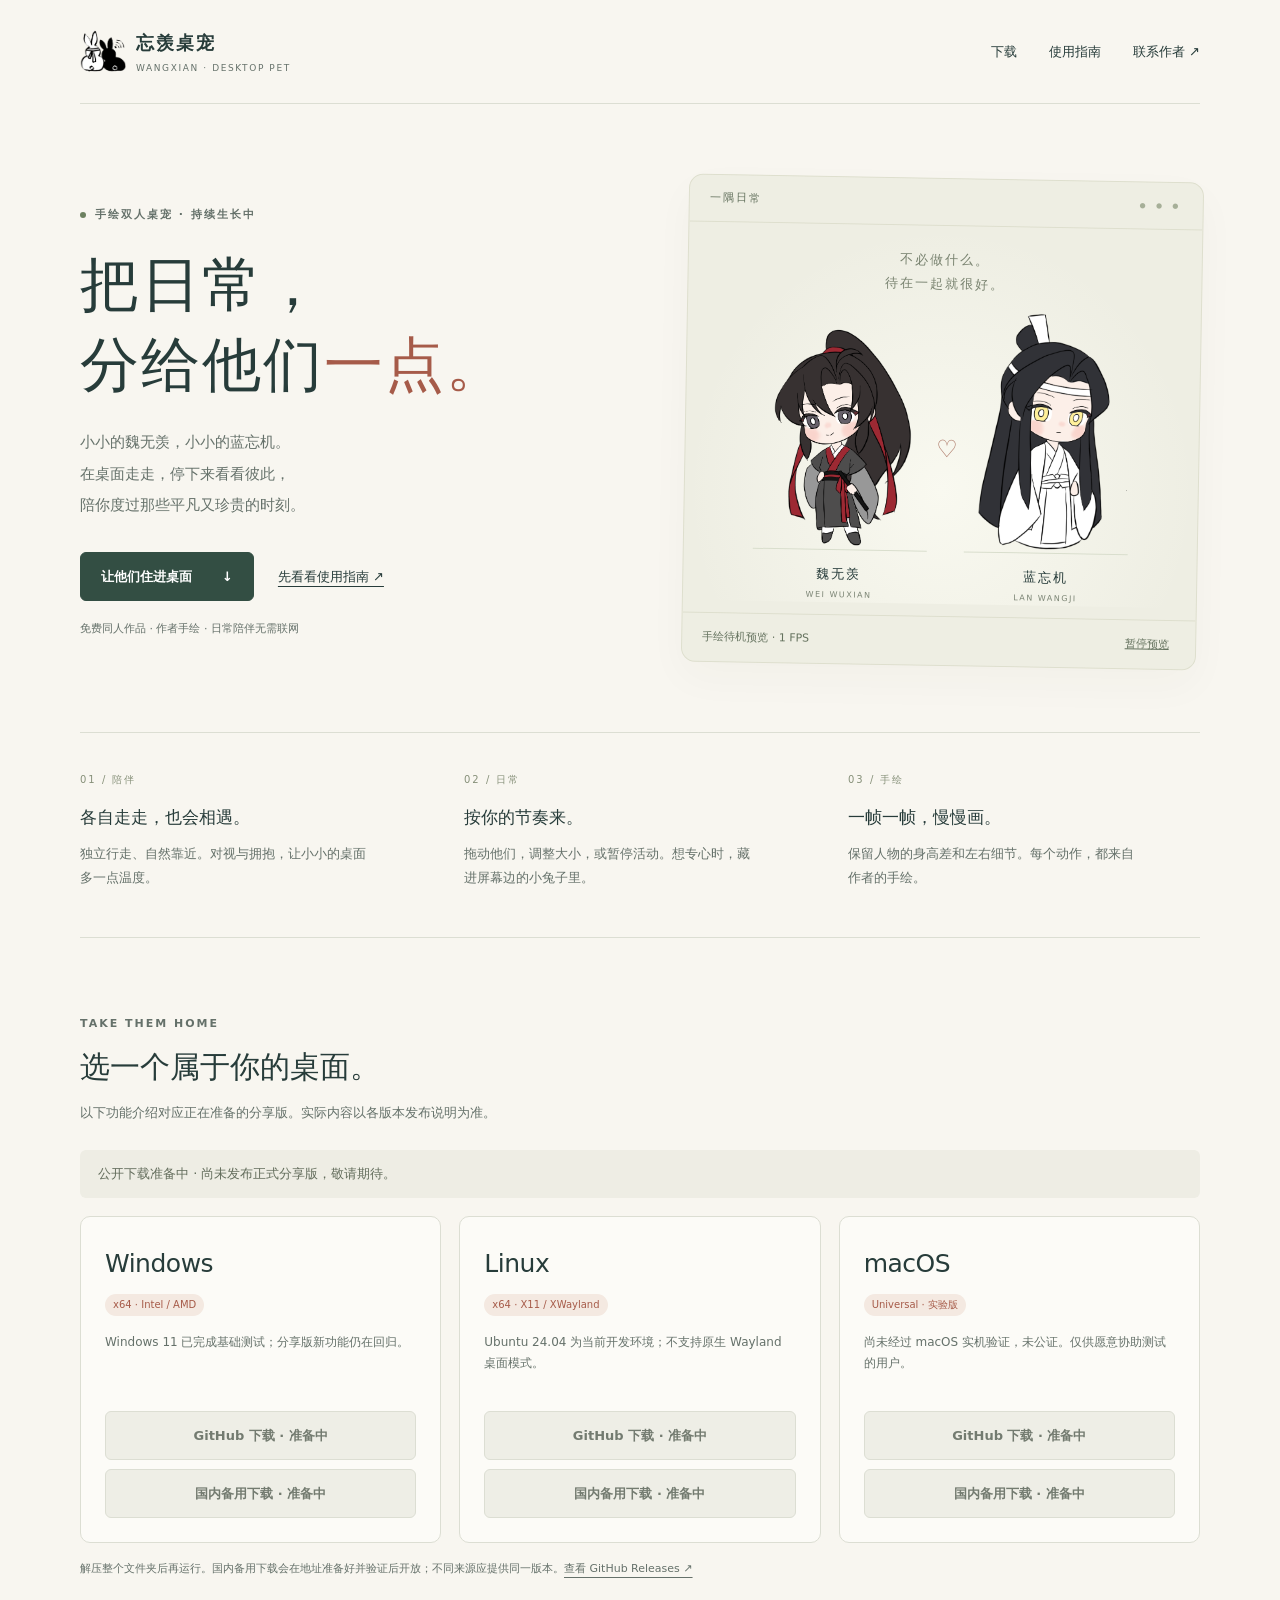
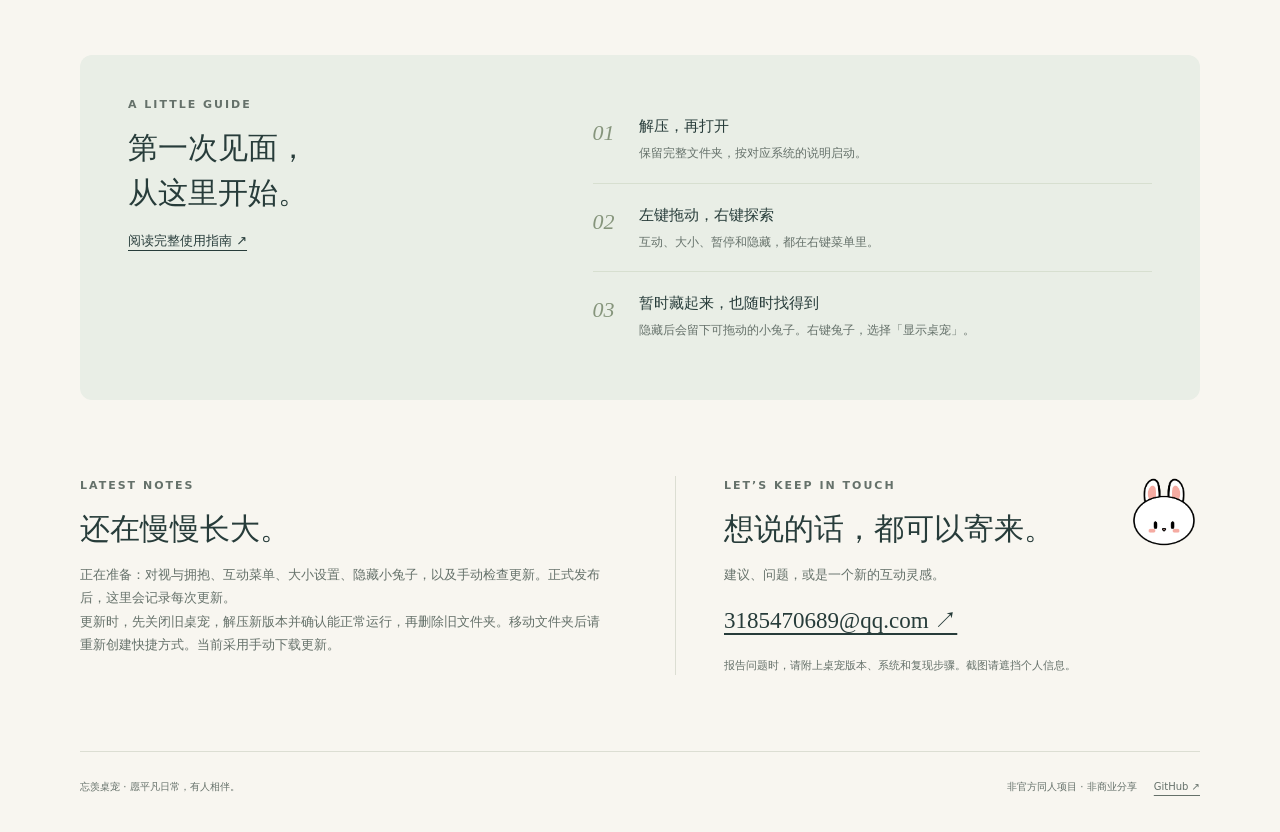
==== website/index.html @ 4ec98019 "Add websites" ====
<!doctype html>
<html lang="zh-CN"><head><meta charset="utf-8"><meta name="viewport" content="width=device-width,initial-scale=1"><meta name="description" content="忘羡桌宠：用手绘的小小魏无羡与蓝忘机，陪伴桌面上的平凡日常。下载、使用指南与更新信息。"><meta name="theme-color" content="#f8f6f0"><title>忘羡桌宠 · 把日常，分给他们一点</title><link rel="icon" href="images/icon.png"><link rel="stylesheet" href="style.css"></head>
<body><a class="skip" href="#main">跳到正文</a><header class="top"><a class="brand" href="./"><img src="images/icon.png" width="40" height="40" alt=""><span>忘羡桌宠<small>WANGXIAN · DESKTOP PET</small></span></a><nav aria-label="主导航"><a href="#download">下载</a><a href="guide.html">使用指南</a><a href="#contact">联系作者 <span aria-hidden="true">↗</span></a></nav></header>
<main id="main"><section class="hero"><div class="intro"><div class="eyebrow"><span class="dot"></span> 手绘双人桌宠 · 持续生长中</div><h1>把日常，<br>分给他们<span class="accent">一点。</span></h1><p class="lead">小小的魏无羡，小小的蓝忘机。<br>在桌面走走，停下来看看彼此，<br>陪你度过那些平凡又珍贵的时刻。</p><div class="actions"><a class="button primary" href="#download">让他们住进桌面 <span aria-hidden="true">↓</span></a><a class="textlink" href="guide.html">先看看使用指南 ↗</a></div><p class="fine">免费同人作品 · 作者手绘 · 日常陪伴无需联网</p></div>
<div class="scene"><div class="scene-top"><span>一隅日常</span><span class="scene-dots" aria-hidden="true">● ● ●</span></div><div class="scene-content"><p class="scene-note">不必做什么。<br>待在一起就很好。</p><div class="pets" aria-label="魏无羡与蓝忘机的手绘待机预览，每秒一帧"><figure><div class="frames"><img class="first" src="images/wwx-1.png" alt="魏无羡" width="517" height="713"><img class="second" src="images/wwx-2.png" alt="" width="517" height="713" aria-hidden="true"></div><figcaption>魏无羡<span>WEI WUXIAN</span></figcaption></figure><span class="pet-heart" aria-hidden="true">♡</span><figure><div class="frames"><img class="first" src="images/lwj-1.png" alt="蓝忘机" width="487" height="713"><img class="second" src="images/lwj-2.png" alt="" width="487" height="713" aria-hidden="true"></div><figcaption>蓝忘机<span>LAN WANGJI</span></figcaption></figure></div></div><div class="scene-bottom"><span>手绘待机预览 · 1 FPS</span><button id="motion" type="button" hidden aria-pressed="false">暂停预览</button></div></div></section>
<section class="moments" aria-label="桌宠特色"><article><span class="number">01 / 陪伴</span><h2>各自走走，也会相遇。</h2><p>独立行走、自然靠近。对视与拥抱，让小小的桌面多一点温度。</p></article><article><span class="number">02 / 日常</span><h2>按你的节奏来。</h2><p>拖动他们，调整大小，或暂停活动。想专心时，藏进屏幕边的小兔子里。</p></article><article><span class="number">03 / 手绘</span><h2>一帧一帧，慢慢画。</h2><p>保留人物的身高差和左右细节。每个动作，都来自作者的手绘。</p></article></section>
<section class="downloads" id="download"><div class="section-heading"><div class="eyebrow">TAKE THEM HOME</div><h2>选一个属于你的桌面。</h2><p>以下功能介绍对应正在准备的分享版。实际内容以各版本发布说明为准。</p></div><div class="release-note">公开下载准备中 · 尚未发布正式分享版，敬请期待。</div><div class="platforms"><article class="platform"><h3 class="os">Windows</h3><span class="tag">x64 · Intel / AMD</span><p>Windows 11 已完成基础测试；分享版新功能仍在回归。</p><span class="button unavailable">GitHub 下载 · 准备中</span><span class="button unavailable">国内备用下载 · 准备中</span></article><article class="platform"><h3 class="os">Linux</h3><span class="tag">x64 · X11 / XWayland</span><p>Ubuntu 24.04 为当前开发环境；不支持原生 Wayland 桌面模式。</p><span class="button unavailable">GitHub 下载 · 准备中</span><span class="button unavailable">国内备用下载 · 准备中</span></article><article class="platform"><h3 class="os">macOS</h3><span class="tag">Universal · 实验版</span><p>尚未经过 macOS 实机验证，未公证。仅供愿意协助测试的用户。</p><span class="button unavailable">GitHub 下载 · 准备中</span><span class="button unavailable">国内备用下载 · 准备中</span></article></div><p class="download-note">解压整个文件夹后再运行。国内备用下载会在地址准备好并验证后开放；不同来源应提供同一版本。<a href="https://github.com/TofuPudding-w/wx_desktop_pet/releases">查看 GitHub Releases ↗</a></p></section>
<section class="guide-block"><div><div class="eyebrow">A LITTLE GUIDE</div><h2>第一次见面，<br>从这里开始。</h2><a class="textlink" href="guide.html">阅读完整使用指南 ↗</a></div><ol><li><span>01</span><div><h3>解压，再打开</h3><p>保留完整文件夹，按对应系统的说明启动。</p></div></li><li><span>02</span><div><h3>左键拖动，右键探索</h3><p>互动、大小、暂停和隐藏，都在右键菜单里。</p></div></li><li><span>03</span><div><h3>暂时藏起来，也随时找得到</h3><p>隐藏后会留下可拖动的小兔子。右键兔子，选择「显示桌宠」。</p></div></li></ol></section>
<section class="bottom-grid"><div class="updates"><div class="eyebrow">LATEST NOTES</div><h2>还在慢慢长大。</h2><p>正在准备：对视与拥抱、互动菜单、大小设置、隐藏小兔子，以及手动检查更新。正式发布后，这里会记录每次更新。</p><p>更新时，先关闭旧桌宠，解压新版本并确认能正常运行，再删除旧文件夹。移动文件夹后请重新创建快捷方式。当前采用手动下载更新。</p></div><div class="contact" id="contact"><img src="images/hiding_icon.png" width="72" height="72" alt="小兔子"><div class="eyebrow">LET’S KEEP IN TOUCH</div><h2>想说的话，都可以寄来。</h2><p>建议、问题，或是一个新的互动灵感。</p><a class="email" href="mailto:3185470689@qq.com">3185470689@qq.com ↗</a><p class="fine">报告问题时，请附上桌宠版本、系统和复现步骤。截图请遮挡个人信息。</p></div></section></main>
<footer><span>忘羡桌宠 · 愿平凡日常，有人相伴。</span><span>非官方同人项目 · 非商业分享 <a href="https://github.com/TofuPudding-w/wx_desktop_pet">GitHub ↗</a></span></footer><script src="site.js" defer></script></body></html>
---- website/style.css ----
@charset "UTF-8";
:root{--paper:#f8f6f0;--ink:#273c3a;--muted:#65716a;--line:#dcded3;--green:#334e43;--red:#a65b49}*{box-sizing:border-box}html{scroll-behavior:smooth;scroll-padding-top:24px}body{margin:0;background:var(--paper);color:var(--ink);font:15px/1.8 system-ui,-apple-system,"Microsoft YaHei",sans-serif}a{color:inherit;text-underline-offset:5px}button{font:inherit}a,button{-webkit-tap-highlight-color:transparent}a:focus-visible,button:focus-visible,summary:focus-visible{outline:3px solid var(--red);outline-offset:5px}.skip{position:absolute;top:-100px;padding:10px;background:white;z-index:10}.skip:focus{top:5px}.top,main,footer{max-width:1120px;margin:auto}.top{height:104px;display:flex;align-items:center;justify-content:space-between;border-bottom:1px solid var(--line)}.brand{display:flex;gap:10px;align-items:center;text-decoration:none;font-weight:700;font-size:18px;letter-spacing:2px}.brand small{display:block;font-size:9px;letter-spacing:1.6px;font-weight:500;color:var(--muted)}.brand img{object-fit:contain;width:46px;height:46px}nav{display:flex;gap:32px;font-size:13px}nav a{text-decoration:none}.hero{display:grid;grid-template-columns:1.06fr 1fr;gap:60px;align-items:center;padding:74px 0 66px}.eyebrow{font-size:11px;letter-spacing:2px;font-weight:650;color:var(--muted);display:flex;gap:9px;align-items:center}.dot{width:6px;height:6px;background:#6d8160;border-radius:50%}h1,h2,h3,p{margin:0}h1{font-family:"Noto Serif CJK SC","Songti SC",SimSun,serif;font-weight:500;font-size:clamp(36px,4.6vw,60px);line-height:1.35;letter-spacing:2px;margin:22px 0}.accent{color:var(--red)}.lead{color:var(--muted);line-height:2.1;font-size:15px}.actions{display:flex;align-items:center;gap:24px;margin:30px 0 18px}.button{display:flex;justify-content:center;align-items:center;gap:30px;padding:12px 20px;border-radius:6px;border:1px solid var(--line);text-decoration:none;font-size:13px;font-weight:600}.primary{background:var(--green);color:#fff;border-color:var(--green)}.primary:hover{background:#446353}.textlink{font-size:13px}.fine{font-size:11px;color:var(--muted)}.scene{background:#eeeee3;border:1px solid #dedfce;border-radius:14px;overflow:hidden;box-shadow:0 16px 40px #34452b08;transform:rotate(1deg)}.scene-top,.scene-bottom{display:flex;align-items:center;justify-content:space-between;padding:13px 20px;font-size:11px;color:#64725e}.scene-top{border-bottom:1px solid #dedfce;letter-spacing:2px}.scene-dots{font-size:7px;letter-spacing:4px;color:#a6af98}.scene-content{padding:22px 20px 0;background:radial-gradient(ellipse at 50% 70%,#f9f9f0 0%,transparent 70%)}.scene-note{text-align:center;font-family:SimSun,serif;color:#798370;font-size:13px;line-height:1.9;letter-spacing:2px}.pets{display:flex;justify-content:center;align-items:center;gap:8px;margin:14px auto 12px}.pets figure{margin:0;min-width:0}.frames{position:relative;height:240px}.frames img{display:block;height:100%;width:auto;max-width:none}.frames .second{position:absolute;inset:0;opacity:0;animation:second 2s steps(1,end) infinite}.frames .first{animation:first 2s steps(1,end) infinite}.pets figcaption{text-align:center;font-size:13px;letter-spacing:2px;border-top:1px solid #d9decd;padding-top:12px}.pets figcaption span{display:block;font-size:8px;letter-spacing:1.5px;color:#7c8575;margin-top:2px}.pet-heart{align-self:center;color:#ad7968;font-size:24px;padding-bottom:15px}.scene-bottom{border-top:1px solid #dedfce}.scene-bottom button{background:transparent;border:0;color:inherit;text-decoration:underline;cursor:pointer;font-size:11px}@keyframes first{0%,100%{opacity:1}50%{opacity:0}}@keyframes second{0%,100%{opacity:0}50%{opacity:1}}.paused .frames img{animation-play-state:paused}.moments{display:grid;grid-template-columns:repeat(3,1fr);gap:32px;padding:32px 0 48px;border-top:1px solid var(--line);border-bottom:1px solid var(--line)}.number{font-size:10px;letter-spacing:2px;color:#869079}.moments h2{font-size:17px;font-weight:550;margin:10px 0}.moments p{font-size:13px;color:var(--muted);max-width:295px}.downloads{padding:76px 0}.section-heading h2,.guide-block h2,.bottom-grid h2{font-size:30px;font-family:"Noto Serif CJK SC",SimSun,serif;font-weight:500;line-height:1.5;margin:10px 0 12px}.section-heading p{font-size:13px;color:var(--muted)}.release-note{display:flex;gap:14px;align-items:center;background:#eeede4;padding:12px 18px;border-radius:6px;margin:26px 0 18px;font-size:13px;color:#636d5c}.platforms{display:grid;grid-template-columns:repeat(3,1fr);gap:18px}.platform{border:1px solid var(--line);border-radius:10px;padding:24px;background:#fcfbf7;display:flex;flex-direction:column}.platform .os{font-size:25px;font-weight:500;letter-spacing:-.5px}.platform .tag{font-size:10px;color:var(--red);background:#f4e9e1;align-self:flex-start;padding:2px 8px;border-radius:20px;margin:8px 0}.platform p{color:var(--muted);font-size:12px;min-height:50px;margin:8px 0 20px}.platform .button{margin-top:9px}.unavailable{color:#737b70;background:#eeeee6;cursor:default}.download-note{font-size:11px;color:var(--muted);margin-top:16px}.download-note a{white-space:nowrap}.guide-block{display:grid;grid-template-columns:1fr 1.4fr;gap:65px;padding:40px 48px;background:#e9eee6;border-radius:12px}.guide-block ol{padding:0;margin:0;list-style:none}.guide-block li{display:flex;gap:24px;padding:18px 0;border-bottom:1px solid #d7dfd0}.guide-block li:last-child{border:0}.guide-block li>span{font-family:Georgia,serif;font-style:italic;color:#86957c;font-size:22px}.guide-block h3{font-size:15px;font-weight:550}.guide-block p{font-size:12px;color:var(--muted);margin-top:3px}.bottom-grid{display:grid;grid-template-columns:1fr 1fr;gap:70px;padding:76px 0}.bottom-grid p,.bottom-grid li{font-size:13px;color:var(--muted)}.updates ul{padding-left:20px}.contact{border-left:1px solid var(--line);padding-left:48px;position:relative}.contact img{float:right;object-fit:contain}.email{display:inline-block;margin:14px 0;font-family:Georgia,serif;font-size:23px}.contact .fine{font-size:11px}footer{padding:26px 0 36px;display:flex;justify-content:space-between;border-top:1px solid var(--line);font-size:10px;color:var(--muted)}footer a{margin-left:14px}@media(min-width:1500px){.hero{padding-top:90px;padding-bottom:86px}}@media(max-width:1190px){.top,main,footer{margin-left:32px;margin-right:32px}.hero{gap:30px}.frames{height:210px}.actions{gap:14px}}@media(max-width:760px){.top,main,footer{margin-left:20px;margin-right:20px}.top{height:86px}.brand{font-size:16px}.brand small{font-size:7px}nav{gap:16px;font-size:12px}nav a:last-child{display:none}.hero{grid-template-columns:1fr;gap:36px;padding:40px 0}h1{font-size:45px}.scene{transform:none;max-width:480px;width:100%;margin:auto}.frames{height:clamp(138px,45vw,210px)}.pets{gap:6px}.pet-heart{font-size:18px}.moments{grid-template-columns:1fr;gap:23px;padding:28px 0}.moments p{max-width:none}.moments h2{margin:5px 0}.downloads{padding:45px 0}.platforms{grid-template-columns:1fr}.platform{padding:22px}.platform p{min-height:0;margin:5px 0 12px}.guide-block{grid-template-columns:1fr;gap:18px;padding:26px}.guide-block h2 br{display:none}.bottom-grid{grid-template-columns:1fr;gap:32px;padding:44px 0}.contact{border-left:0;border-top:1px solid var(--line);padding:30px 0 0}footer{display:block}footer span{display:block;margin:6px 0}}@media(max-width:370px){.actions{flex-wrap:wrap}h1{font-size:39px}}@media(prefers-reduced-motion:reduce){html{scroll-behavior:auto}.frames img{animation:none!important}.frames .second{opacity:0}.frames .first{opacity:1}}
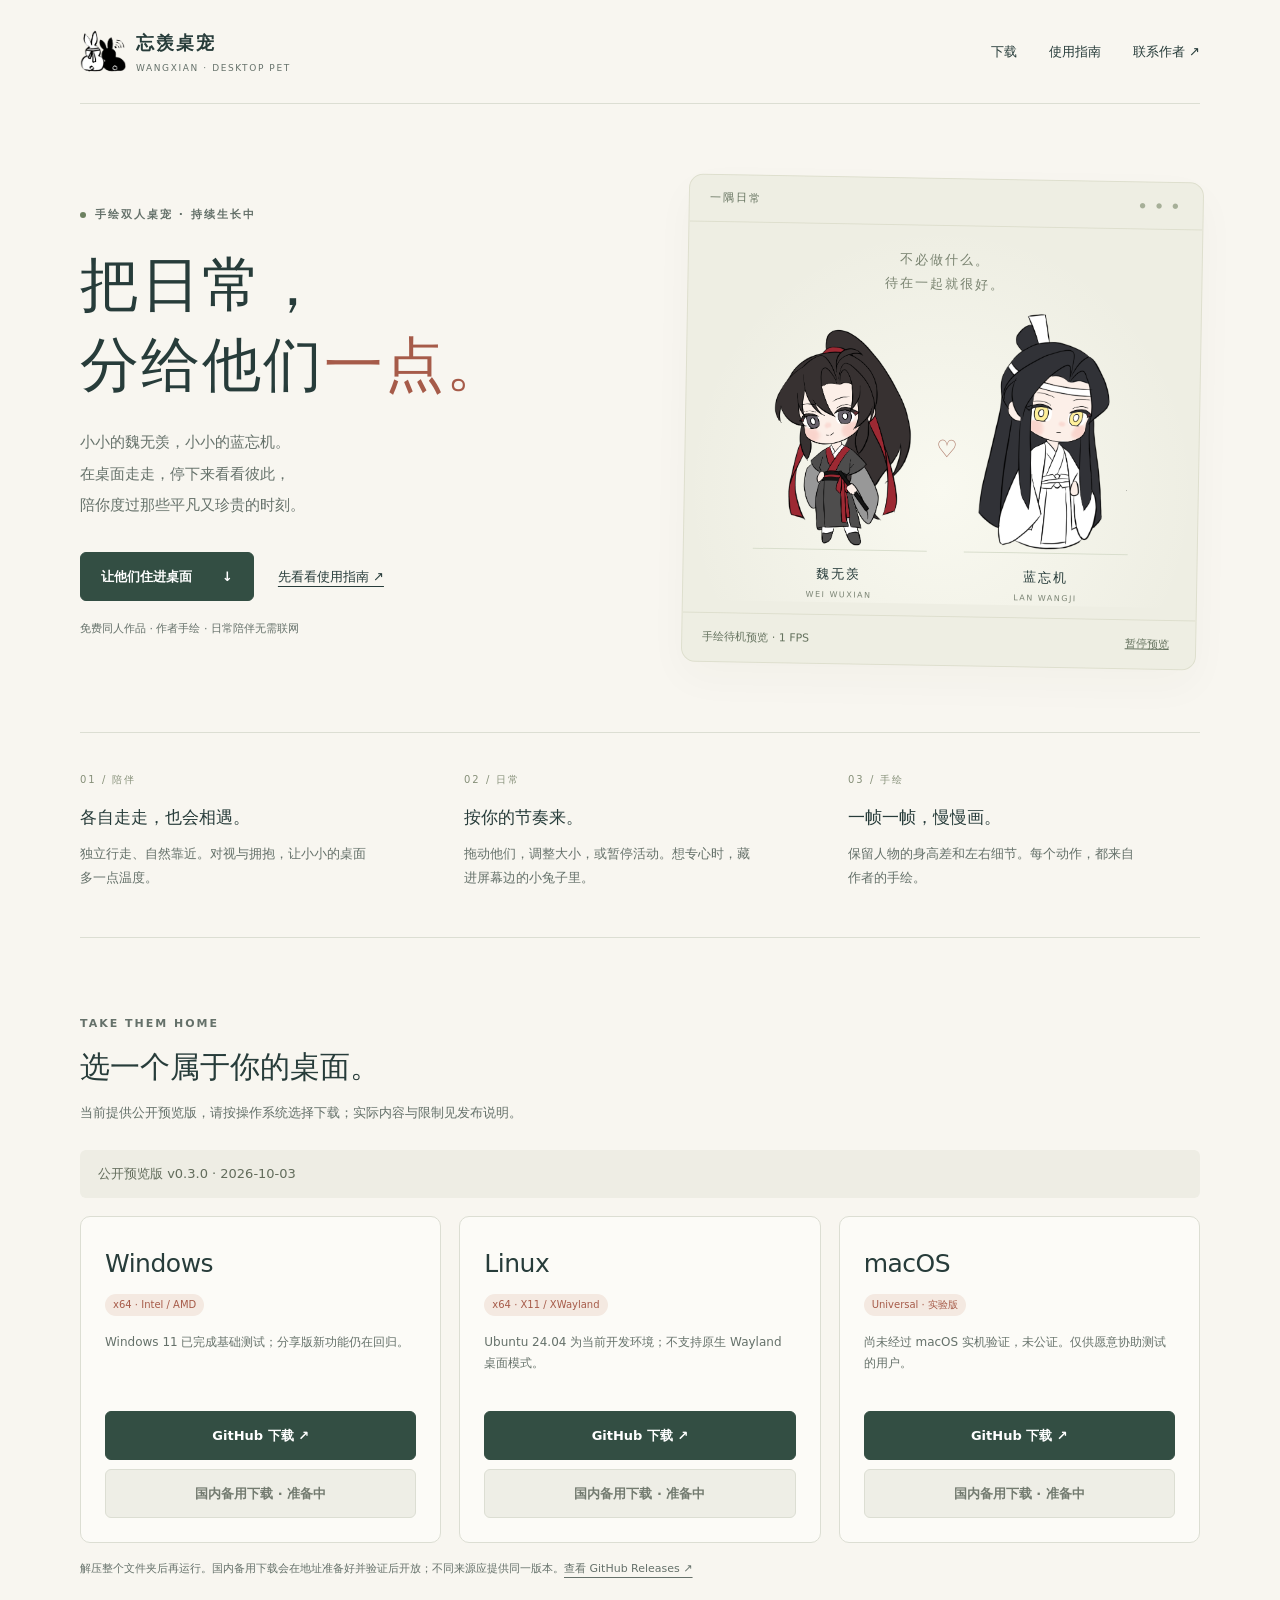
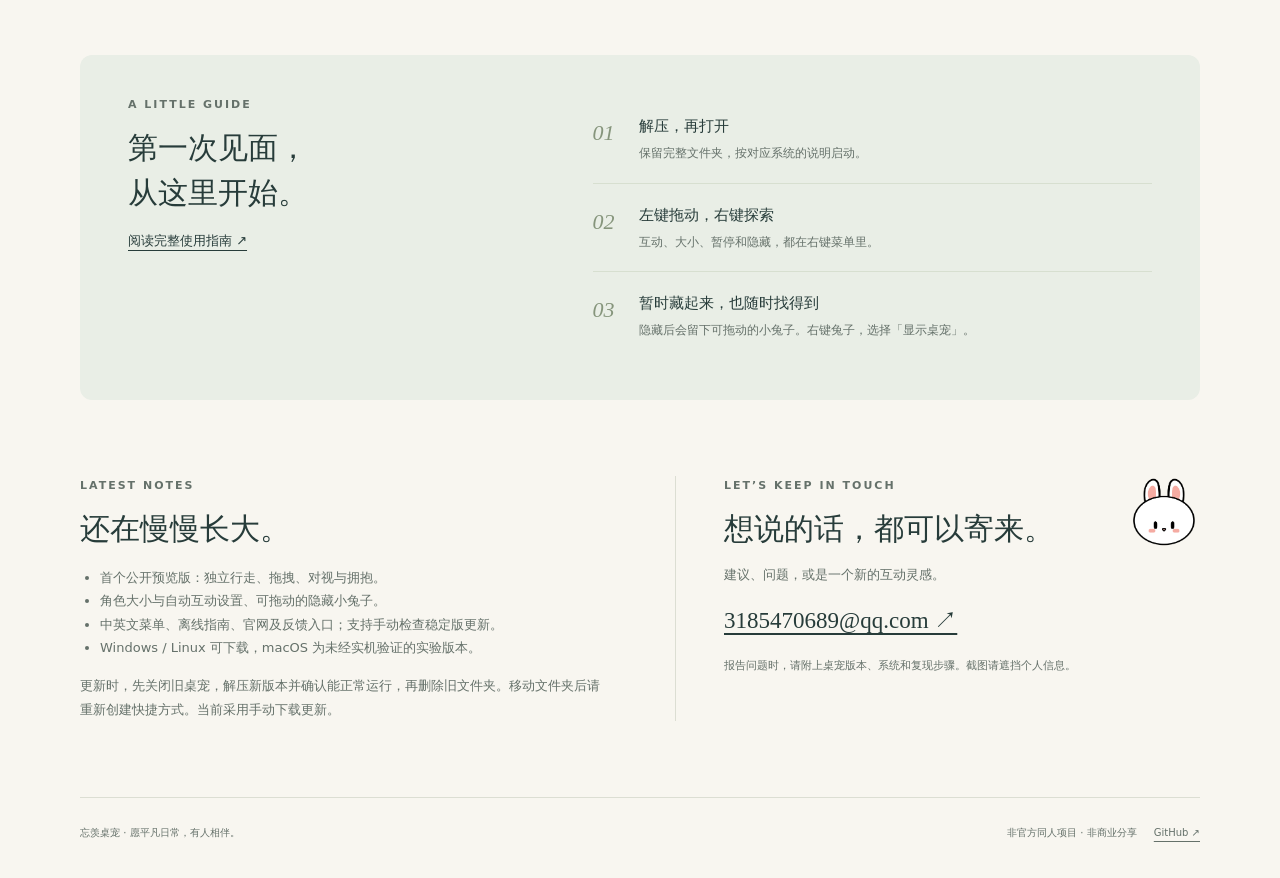
==== commit 481faaeb: "Add v0.3.0 preview downloads to website" ====
--- a/website/index.html
+++ b/website/index.html
@@ -4,7 +4,7 @@
 <main id="main"><section class="hero"><div class="intro"><div class="eyebrow"><span class="dot"></span> 手绘双人桌宠 · 持续生长中</div><h1>把日常，<br>分给他们<span class="accent">一点。</span></h1><p class="lead">小小的魏无羡，小小的蓝忘机。<br>在桌面走走，停下来看看彼此，<br>陪你度过那些平凡又珍贵的时刻。</p><div class="actions"><a class="button primary" href="#download">让他们住进桌面 <span aria-hidden="true">↓</span></a><a class="textlink" href="guide.html">先看看使用指南 ↗</a></div><p class="fine">免费同人作品 · 作者手绘 · 日常陪伴无需联网</p></div>
 <div class="scene"><div class="scene-top"><span>一隅日常</span><span class="scene-dots" aria-hidden="true">● ● ●</span></div><div class="scene-content"><p class="scene-note">不必做什么。<br>待在一起就很好。</p><div class="pets" aria-label="魏无羡与蓝忘机的手绘待机预览，每秒一帧"><figure><div class="frames"><img class="first" src="images/wwx-1.png" alt="魏无羡" width="517" height="713"><img class="second" src="images/wwx-2.png" alt="" width="517" height="713" aria-hidden="true"></div><figcaption>魏无羡<span>WEI WUXIAN</span></figcaption></figure><span class="pet-heart" aria-hidden="true">♡</span><figure><div class="frames"><img class="first" src="images/lwj-1.png" alt="蓝忘机" width="487" height="713"><img class="second" src="images/lwj-2.png" alt="" width="487" height="713" aria-hidden="true"></div><figcaption>蓝忘机<span>LAN WANGJI</span></figcaption></figure></div></div><div class="scene-bottom"><span>手绘待机预览 · 1 FPS</span><button id="motion" type="button" hidden aria-pressed="false">暂停预览</button></div></div></section>
 <section class="moments" aria-label="桌宠特色"><article><span class="number">01 / 陪伴</span><h2>各自走走，也会相遇。</h2><p>独立行走、自然靠近。对视与拥抱，让小小的桌面多一点温度。</p></article><article><span class="number">02 / 日常</span><h2>按你的节奏来。</h2><p>拖动他们，调整大小，或暂停活动。想专心时，藏进屏幕边的小兔子里。</p></article><article><span class="number">03 / 手绘</span><h2>一帧一帧，慢慢画。</h2><p>保留人物的身高差和左右细节。每个动作，都来自作者的手绘。</p></article></section>
-<section class="downloads" id="download"><div class="section-heading"><div class="eyebrow">TAKE THEM HOME</div><h2>选一个属于你的桌面。</h2><p>以下功能介绍对应正在准备的分享版。实际内容以各版本发布说明为准。</p></div><div class="release-note">公开下载准备中 · 尚未发布正式分享版，敬请期待。</div><div class="platforms"><article class="platform"><h3 class="os">Windows</h3><span class="tag">x64 · Intel / AMD</span><p>Windows 11 已完成基础测试；分享版新功能仍在回归。</p><span class="button unavailable">GitHub 下载 · 准备中</span><span class="button unavailable">国内备用下载 · 准备中</span></article><article class="platform"><h3 class="os">Linux</h3><span class="tag">x64 · X11 / XWayland</span><p>Ubuntu 24.04 为当前开发环境；不支持原生 Wayland 桌面模式。</p><span class="button unavailable">GitHub 下载 · 准备中</span><span class="button unavailable">国内备用下载 · 准备中</span></article><article class="platform"><h3 class="os">macOS</h3><span class="tag">Universal · 实验版</span><p>尚未经过 macOS 实机验证，未公证。仅供愿意协助测试的用户。</p><span class="button unavailable">GitHub 下载 · 准备中</span><span class="button unavailable">国内备用下载 · 准备中</span></article></div><p class="download-note">解压整个文件夹后再运行。国内备用下载会在地址准备好并验证后开放；不同来源应提供同一版本。<a href="https://github.com/TofuPudding-w/wx_desktop_pet/releases">查看 GitHub Releases ↗</a></p></section>
+<section class="downloads" id="download"><div class="section-heading"><div class="eyebrow">TAKE THEM HOME</div><h2>选一个属于你的桌面。</h2><p>当前提供公开预览版，请按操作系统选择下载；实际内容与限制见发布说明。</p></div><div class="release-note">公开预览版 v0.3.0 · 2026-10-03</div><div class="platforms"><article class="platform"><h3 class="os">Windows</h3><span class="tag">x64 · Intel / AMD</span><p>Windows 11 已完成基础测试；分享版新功能仍在回归。</p><a class="button primary" href="https://github.com/TofuPudding-w/wx_desktop_pet/releases/download/v0.3.0/CPPet-v0.3.0-Windows-x64.zip">GitHub 下载 ↗</a><span class="button unavailable">国内备用下载 · 准备中</span></article><article class="platform"><h3 class="os">Linux</h3><span class="tag">x64 · X11 / XWayland</span><p>Ubuntu 24.04 为当前开发环境；不支持原生 Wayland 桌面模式。</p><a class="button primary" href="https://github.com/TofuPudding-w/wx_desktop_pet/releases/download/v0.3.0/CPPet-v0.3.0-Linux-x64.zip">GitHub 下载 ↗</a><span class="button unavailable">国内备用下载 · 准备中</span></article><article class="platform"><h3 class="os">macOS</h3><span class="tag">Universal · 实验版</span><p>尚未经过 macOS 实机验证，未公证。仅供愿意协助测试的用户。</p><a class="button primary" href="https://github.com/TofuPudding-w/wx_desktop_pet/releases/download/v0.3.0/CPPet-v0.3.0-macOS-Universal-EXPERIMENTAL.zip">GitHub 下载 ↗</a><span class="button unavailable">国内备用下载 · 准备中</span></article></div><p class="download-note">解压整个文件夹后再运行。国内备用下载会在地址准备好并验证后开放；不同来源应提供同一版本。<a href="https://github.com/TofuPudding-w/wx_desktop_pet/releases">查看 GitHub Releases ↗</a></p></section>
 <section class="guide-block"><div><div class="eyebrow">A LITTLE GUIDE</div><h2>第一次见面，<br>从这里开始。</h2><a class="textlink" href="guide.html">阅读完整使用指南 ↗</a></div><ol><li><span>01</span><div><h3>解压，再打开</h3><p>保留完整文件夹，按对应系统的说明启动。</p></div></li><li><span>02</span><div><h3>左键拖动，右键探索</h3><p>互动、大小、暂停和隐藏，都在右键菜单里。</p></div></li><li><span>03</span><div><h3>暂时藏起来，也随时找得到</h3><p>隐藏后会留下可拖动的小兔子。右键兔子，选择「显示桌宠」。</p></div></li></ol></section>
-<section class="bottom-grid"><div class="updates"><div class="eyebrow">LATEST NOTES</div><h2>还在慢慢长大。</h2><p>正在准备：对视与拥抱、互动菜单、大小设置、隐藏小兔子，以及手动检查更新。正式发布后，这里会记录每次更新。</p><p>更新时，先关闭旧桌宠，解压新版本并确认能正常运行，再删除旧文件夹。移动文件夹后请重新创建快捷方式。当前采用手动下载更新。</p></div><div class="contact" id="contact"><img src="images/hiding_icon.png" width="72" height="72" alt="小兔子"><div class="eyebrow">LET’S KEEP IN TOUCH</div><h2>想说的话，都可以寄来。</h2><p>建议、问题，或是一个新的互动灵感。</p><a class="email" href="mailto:3185470689@qq.com">3185470689@qq.com ↗</a><p class="fine">报告问题时，请附上桌宠版本、系统和复现步骤。截图请遮挡个人信息。</p></div></section></main>
+<section class="bottom-grid"><div class="updates"><div class="eyebrow">LATEST NOTES</div><h2>还在慢慢长大。</h2><ul><li>首个公开预览版：独立行走、拖拽、对视与拥抱。</li><li>角色大小与自动互动设置、可拖动的隐藏小兔子。</li><li>中英文菜单、离线指南、官网及反馈入口；支持手动检查稳定版更新。</li><li>Windows / Linux 可下载，macOS 为未经实机验证的实验版本。</li></ul><p>更新时，先关闭旧桌宠，解压新版本并确认能正常运行，再删除旧文件夹。移动文件夹后请重新创建快捷方式。当前采用手动下载更新。</p></div><div class="contact" id="contact"><img src="images/hiding_icon.png" width="72" height="72" alt="小兔子"><div class="eyebrow">LET’S KEEP IN TOUCH</div><h2>想说的话，都可以寄来。</h2><p>建议、问题，或是一个新的互动灵感。</p><a class="email" href="mailto:3185470689@qq.com">3185470689@qq.com ↗</a><p class="fine">报告问题时，请附上桌宠版本、系统和复现步骤。截图请遮挡个人信息。</p></div></section></main>
 <footer><span>忘羡桌宠 · 愿平凡日常，有人相伴。</span><span>非官方同人项目 · 非商业分享 <a href="https://github.com/TofuPudding-w/wx_desktop_pet">GitHub ↗</a></span></footer><script src="site.js" defer></script></body></html>
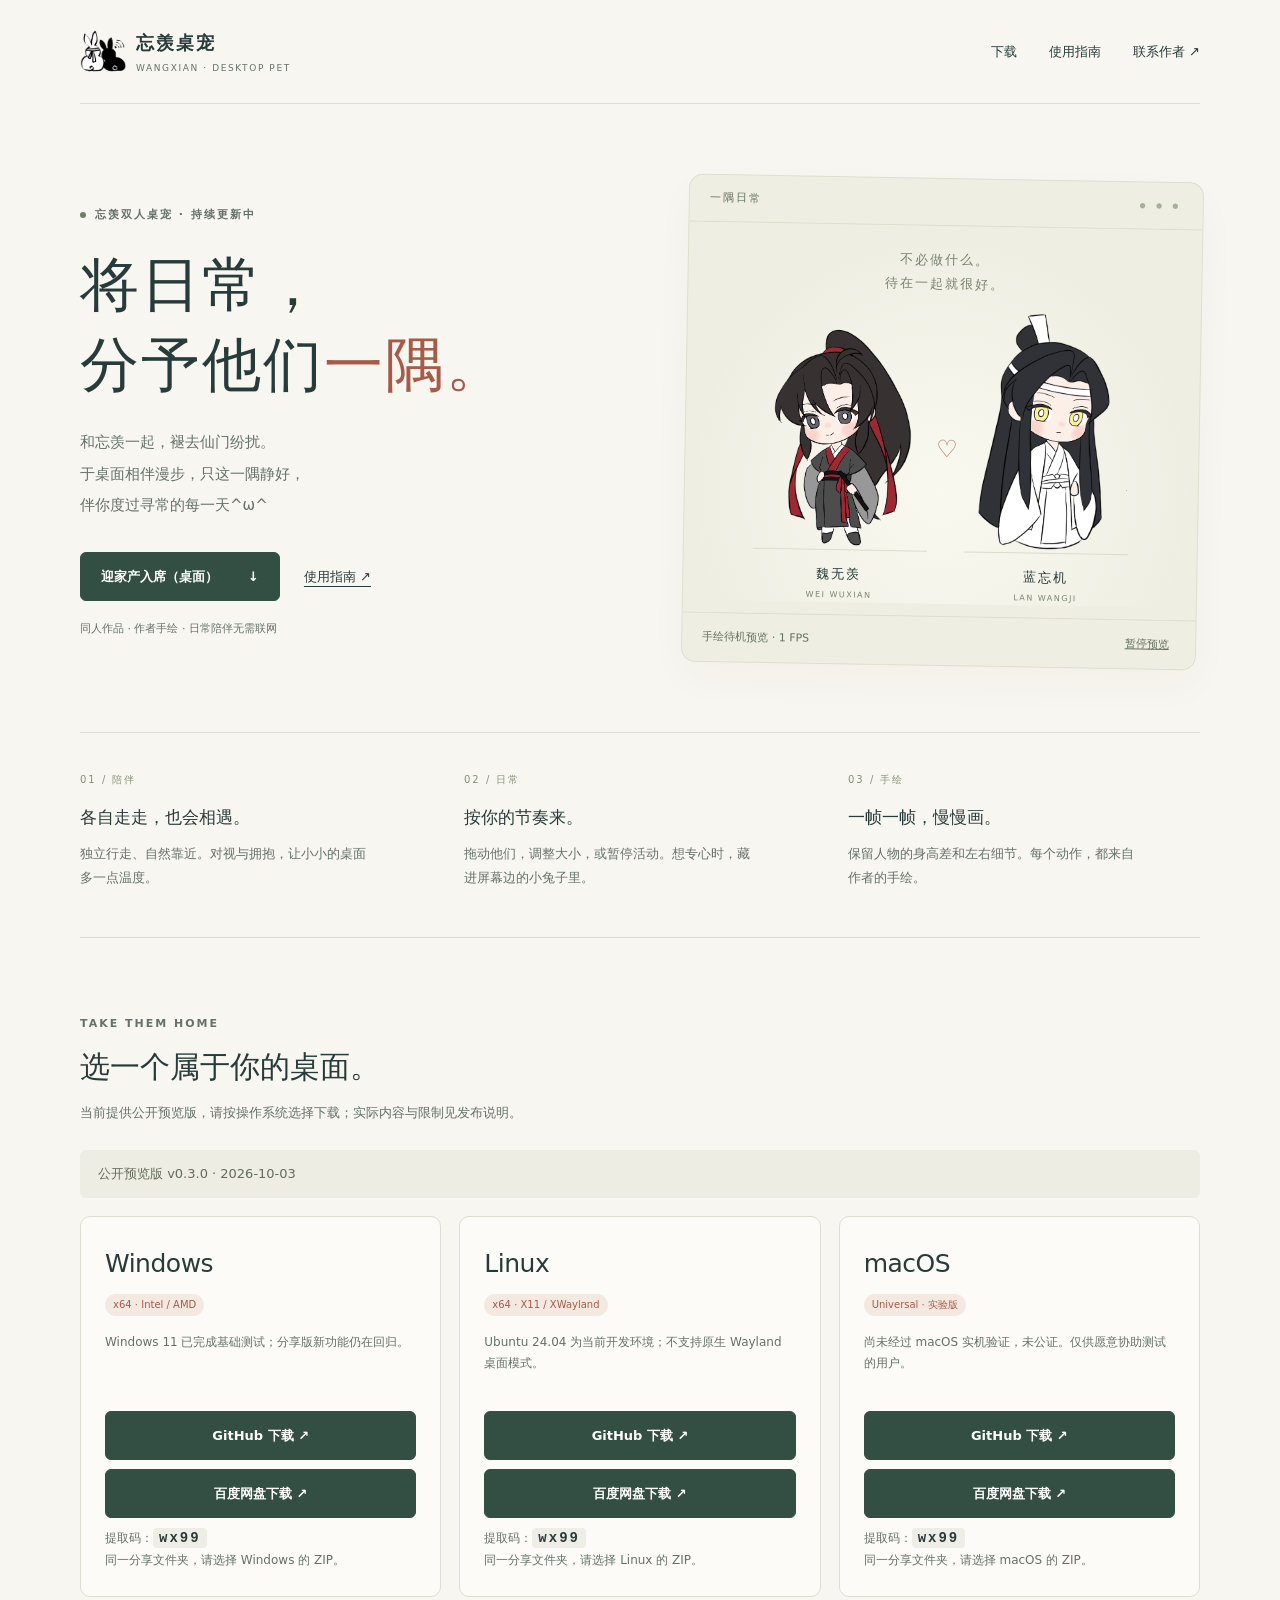
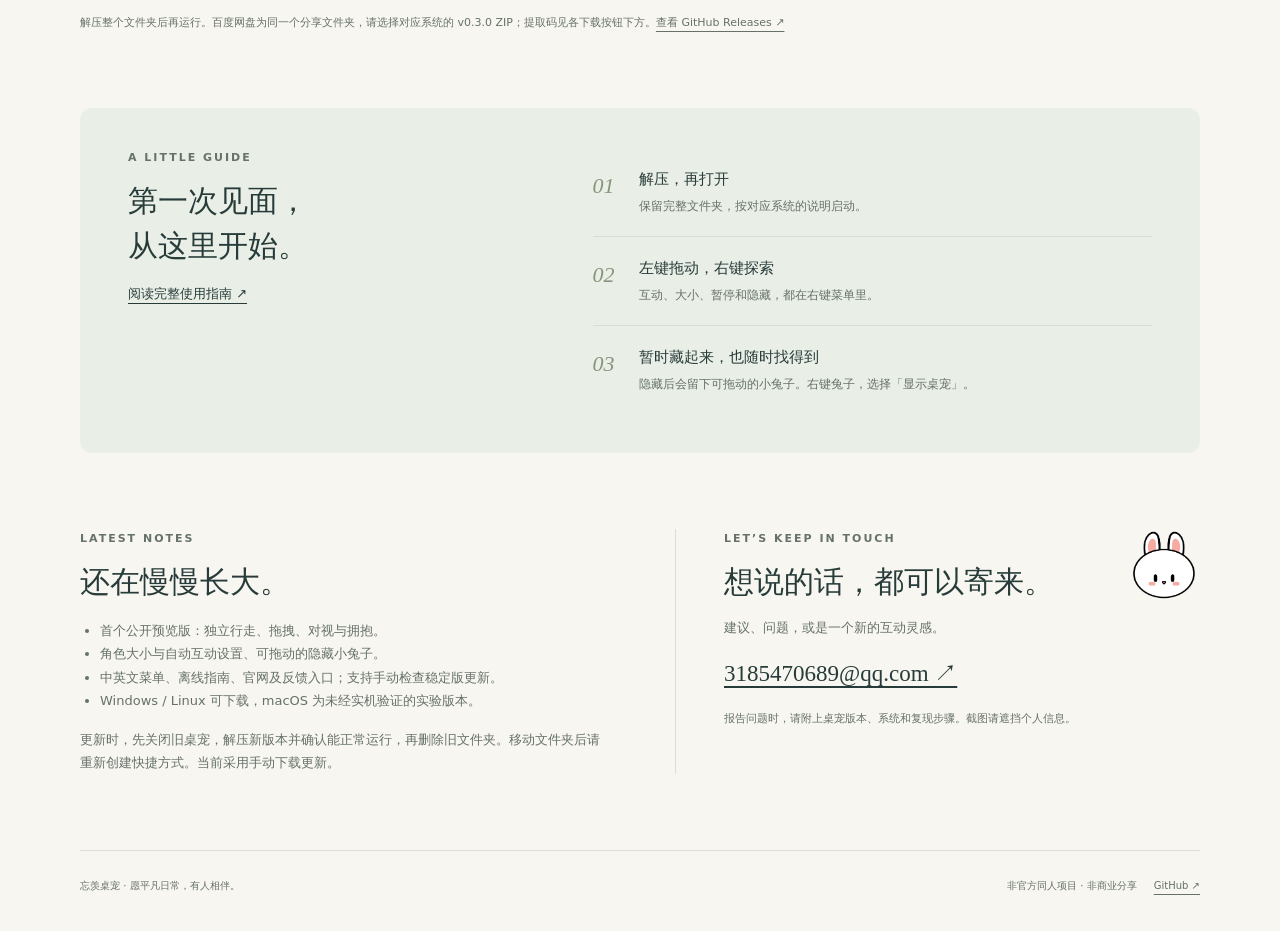
==== commit 44f0ad81: "Add Baidu Netdisk mirror and preserve homepage copy" ====
--- a/website/index.html
+++ b/website/index.html
@@ -1,10 +1,40 @@
 <!doctype html>
-<html lang="zh-CN"><head><meta charset="utf-8"><meta name="viewport" content="width=device-width,initial-scale=1"><meta name="description" content="忘羡桌宠：用手绘的小小魏无羡与蓝忘机，陪伴桌面上的平凡日常。下载、使用指南与更新信息。"><meta name="theme-color" content="#f8f6f0"><title>忘羡桌宠 · 把日常，分给他们一点</title><link rel="icon" href="images/icon.png"><link rel="stylesheet" href="style.css"></head>
-<body><a class="skip" href="#main">跳到正文</a><header class="top"><a class="brand" href="./"><img src="images/icon.png" width="40" height="40" alt=""><span>忘羡桌宠<small>WANGXIAN · DESKTOP PET</small></span></a><nav aria-label="主导航"><a href="#download">下载</a><a href="guide.html">使用指南</a><a href="#contact">联系作者 <span aria-hidden="true">↗</span></a></nav></header>
-<main id="main"><section class="hero"><div class="intro"><div class="eyebrow"><span class="dot"></span> 手绘双人桌宠 · 持续生长中</div><h1>把日常，<br>分给他们<span class="accent">一点。</span></h1><p class="lead">小小的魏无羡，小小的蓝忘机。<br>在桌面走走，停下来看看彼此，<br>陪你度过那些平凡又珍贵的时刻。</p><div class="actions"><a class="button primary" href="#download">让他们住进桌面 <span aria-hidden="true">↓</span></a><a class="textlink" href="guide.html">先看看使用指南 ↗</a></div><p class="fine">免费同人作品 · 作者手绘 · 日常陪伴无需联网</p></div>
+<html lang="zh-CN">
+    <head>
+        <meta charset="utf-8">
+        <meta name="viewport" content="width=device-width,initial-scale=1">
+        <meta name="description" content="忘羡桌宠：用手绘的小小魏无羡与蓝忘机，陪伴桌面上的平凡日常。下载、使用指南与更新信息。">
+        <meta name="theme-color" content="#f8f6f0">
+        <title>忘羡桌宠 · 将日常，分予他们一隅</title>
+        <link rel="icon" href="images/icon.png">
+        <link rel="stylesheet" href="style.css">
+    </head>
+<body>
+    <a class="skip" href="#main">跳到正文</a>
+    <header class="top"><a class="brand" href="./">
+        <img src="images/icon.png" width="40" height="40" alt="">
+        <span>忘羡桌宠<small>WANGXIAN · DESKTOP PET</small></span></a>
+        <nav aria-label="主导航">
+            <a href="#download">下载</a>
+            <a href="guide.html">使用指南</a>
+            <a href="#contact">联系作者 <span aria-hidden="true">↗</span></a>
+        </nav>
+    </header>
+<main id="main">
+    <section class="hero">
+        <div class="intro">
+            <div class="eyebrow"><span class="dot"></span> 忘羡双人桌宠 · 持续更新中</div>
+            <h1>将日常，<br>分予他们<span class="accent">一隅。</span></h1>
+            <p class="lead">和忘羡一起，褪去仙门纷扰。<br>于桌面相伴漫步，只这一隅静好，<br>伴你度过寻常的每一天^ω^</p>
+            <div class="actions">
+                <a class="button primary" href="#download">迎家产入席（桌面） <span aria-hidden="true">↓</span></a>
+                <a class="textlink" href="guide.html">使用指南 ↗</a>
+            </div>
+            <p class="fine">同人作品 · 作者手绘 · 日常陪伴无需联网</p>
+    </div>
 <div class="scene"><div class="scene-top"><span>一隅日常</span><span class="scene-dots" aria-hidden="true">● ● ●</span></div><div class="scene-content"><p class="scene-note">不必做什么。<br>待在一起就很好。</p><div class="pets" aria-label="魏无羡与蓝忘机的手绘待机预览，每秒一帧"><figure><div class="frames"><img class="first" src="images/wwx-1.png" alt="魏无羡" width="517" height="713"><img class="second" src="images/wwx-2.png" alt="" width="517" height="713" aria-hidden="true"></div><figcaption>魏无羡<span>WEI WUXIAN</span></figcaption></figure><span class="pet-heart" aria-hidden="true">♡</span><figure><div class="frames"><img class="first" src="images/lwj-1.png" alt="蓝忘机" width="487" height="713"><img class="second" src="images/lwj-2.png" alt="" width="487" height="713" aria-hidden="true"></div><figcaption>蓝忘机<span>LAN WANGJI</span></figcaption></figure></div></div><div class="scene-bottom"><span>手绘待机预览 · 1 FPS</span><button id="motion" type="button" hidden aria-pressed="false">暂停预览</button></div></div></section>
 <section class="moments" aria-label="桌宠特色"><article><span class="number">01 / 陪伴</span><h2>各自走走，也会相遇。</h2><p>独立行走、自然靠近。对视与拥抱，让小小的桌面多一点温度。</p></article><article><span class="number">02 / 日常</span><h2>按你的节奏来。</h2><p>拖动他们，调整大小，或暂停活动。想专心时，藏进屏幕边的小兔子里。</p></article><article><span class="number">03 / 手绘</span><h2>一帧一帧，慢慢画。</h2><p>保留人物的身高差和左右细节。每个动作，都来自作者的手绘。</p></article></section>
-<section class="downloads" id="download"><div class="section-heading"><div class="eyebrow">TAKE THEM HOME</div><h2>选一个属于你的桌面。</h2><p>当前提供公开预览版，请按操作系统选择下载；实际内容与限制见发布说明。</p></div><div class="release-note">公开预览版 v0.3.0 · 2026-10-03</div><div class="platforms"><article class="platform"><h3 class="os">Windows</h3><span class="tag">x64 · Intel / AMD</span><p>Windows 11 已完成基础测试；分享版新功能仍在回归。</p><a class="button primary" href="https://github.com/TofuPudding-w/wx_desktop_pet/releases/download/v0.3.0/CPPet-v0.3.0-Windows-x64.zip">GitHub 下载 ↗</a><span class="button unavailable">国内备用下载 · 准备中</span></article><article class="platform"><h3 class="os">Linux</h3><span class="tag">x64 · X11 / XWayland</span><p>Ubuntu 24.04 为当前开发环境；不支持原生 Wayland 桌面模式。</p><a class="button primary" href="https://github.com/TofuPudding-w/wx_desktop_pet/releases/download/v0.3.0/CPPet-v0.3.0-Linux-x64.zip">GitHub 下载 ↗</a><span class="button unavailable">国内备用下载 · 准备中</span></article><article class="platform"><h3 class="os">macOS</h3><span class="tag">Universal · 实验版</span><p>尚未经过 macOS 实机验证，未公证。仅供愿意协助测试的用户。</p><a class="button primary" href="https://github.com/TofuPudding-w/wx_desktop_pet/releases/download/v0.3.0/CPPet-v0.3.0-macOS-Universal-EXPERIMENTAL.zip">GitHub 下载 ↗</a><span class="button unavailable">国内备用下载 · 准备中</span></article></div><p class="download-note">解压整个文件夹后再运行。国内备用下载会在地址准备好并验证后开放；不同来源应提供同一版本。<a href="https://github.com/TofuPudding-w/wx_desktop_pet/releases">查看 GitHub Releases ↗</a></p></section>
+<section class="downloads" id="download"><div class="section-heading"><div class="eyebrow">TAKE THEM HOME</div><h2>选一个属于你的桌面。</h2><p>当前提供公开预览版，请按操作系统选择下载；实际内容与限制见发布说明。</p></div><div class="release-note">公开预览版 v0.3.0 · 2026-10-03</div><div class="platforms"><article class="platform"><h3 class="os">Windows</h3><span class="tag">x64 · Intel / AMD</span><p>Windows 11 已完成基础测试；分享版新功能仍在回归。</p><a class="button primary" href="https://github.com/TofuPudding-w/wx_desktop_pet/releases/download/v0.3.0/CPPet-v0.3.0-Windows-x64.zip">GitHub 下载 ↗</a><a class="button primary" href="https://pan.baidu.com/s/14T8eeQBAOt8i5yLyN1kIDw?pwd=wx99">百度网盘下载 ↗</a><div class="mirror-details">提取码：<strong>wx99</strong><br>同一分享文件夹，请选择 Windows 的 ZIP。</div></article><article class="platform"><h3 class="os">Linux</h3><span class="tag">x64 · X11 / XWayland</span><p>Ubuntu 24.04 为当前开发环境；不支持原生 Wayland 桌面模式。</p><a class="button primary" href="https://github.com/TofuPudding-w/wx_desktop_pet/releases/download/v0.3.0/CPPet-v0.3.0-Linux-x64.zip">GitHub 下载 ↗</a><a class="button primary" href="https://pan.baidu.com/s/14T8eeQBAOt8i5yLyN1kIDw?pwd=wx99">百度网盘下载 ↗</a><div class="mirror-details">提取码：<strong>wx99</strong><br>同一分享文件夹，请选择 Linux 的 ZIP。</div></article><article class="platform"><h3 class="os">macOS</h3><span class="tag">Universal · 实验版</span><p>尚未经过 macOS 实机验证，未公证。仅供愿意协助测试的用户。</p><a class="button primary" href="https://github.com/TofuPudding-w/wx_desktop_pet/releases/download/v0.3.0/CPPet-v0.3.0-macOS-Universal-EXPERIMENTAL.zip">GitHub 下载 ↗</a><a class="button primary" href="https://pan.baidu.com/s/14T8eeQBAOt8i5yLyN1kIDw?pwd=wx99">百度网盘下载 ↗</a><div class="mirror-details">提取码：<strong>wx99</strong><br>同一分享文件夹，请选择 macOS 的 ZIP。</div></article></div><p class="download-note">解压整个文件夹后再运行。百度网盘为同一个分享文件夹，请选择对应系统的 v0.3.0 ZIP；提取码见各下载按钮下方。<a href="https://github.com/TofuPudding-w/wx_desktop_pet/releases">查看 GitHub Releases ↗</a></p></section>
 <section class="guide-block"><div><div class="eyebrow">A LITTLE GUIDE</div><h2>第一次见面，<br>从这里开始。</h2><a class="textlink" href="guide.html">阅读完整使用指南 ↗</a></div><ol><li><span>01</span><div><h3>解压，再打开</h3><p>保留完整文件夹，按对应系统的说明启动。</p></div></li><li><span>02</span><div><h3>左键拖动，右键探索</h3><p>互动、大小、暂停和隐藏，都在右键菜单里。</p></div></li><li><span>03</span><div><h3>暂时藏起来，也随时找得到</h3><p>隐藏后会留下可拖动的小兔子。右键兔子，选择「显示桌宠」。</p></div></li></ol></section>
 <section class="bottom-grid"><div class="updates"><div class="eyebrow">LATEST NOTES</div><h2>还在慢慢长大。</h2><ul><li>首个公开预览版：独立行走、拖拽、对视与拥抱。</li><li>角色大小与自动互动设置、可拖动的隐藏小兔子。</li><li>中英文菜单、离线指南、官网及反馈入口；支持手动检查稳定版更新。</li><li>Windows / Linux 可下载，macOS 为未经实机验证的实验版本。</li></ul><p>更新时，先关闭旧桌宠，解压新版本并确认能正常运行，再删除旧文件夹。移动文件夹后请重新创建快捷方式。当前采用手动下载更新。</p></div><div class="contact" id="contact"><img src="images/hiding_icon.png" width="72" height="72" alt="小兔子"><div class="eyebrow">LET’S KEEP IN TOUCH</div><h2>想说的话，都可以寄来。</h2><p>建议、问题，或是一个新的互动灵感。</p><a class="email" href="mailto:3185470689@qq.com">3185470689@qq.com ↗</a><p class="fine">报告问题时，请附上桌宠版本、系统和复现步骤。截图请遮挡个人信息。</p></div></section></main>
 <footer><span>忘羡桌宠 · 愿平凡日常，有人相伴。</span><span>非官方同人项目 · 非商业分享 <a href="https://github.com/TofuPudding-w/wx_desktop_pet">GitHub ↗</a></span></footer><script src="site.js" defer></script></body></html>
--- a/website/style.css
+++ b/website/style.css
@@ -1,2 +1,4 @@
 @charset "UTF-8";
 :root{--paper:#f8f6f0;--ink:#273c3a;--muted:#65716a;--line:#dcded3;--green:#334e43;--red:#a65b49}*{box-sizing:border-box}html{scroll-behavior:smooth;scroll-padding-top:24px}body{margin:0;background:var(--paper);color:var(--ink);font:15px/1.8 system-ui,-apple-system,"Microsoft YaHei",sans-serif}a{color:inherit;text-underline-offset:5px}button{font:inherit}a,button{-webkit-tap-highlight-color:transparent}a:focus-visible,button:focus-visible,summary:focus-visible{outline:3px solid var(--red);outline-offset:5px}.skip{position:absolute;top:-100px;padding:10px;background:white;z-index:10}.skip:focus{top:5px}.top,main,footer{max-width:1120px;margin:auto}.top{height:104px;display:flex;align-items:center;justify-content:space-between;border-bottom:1px solid var(--line)}.brand{display:flex;gap:10px;align-items:center;text-decoration:none;font-weight:700;font-size:18px;letter-spacing:2px}.brand small{display:block;font-size:9px;letter-spacing:1.6px;font-weight:500;color:var(--muted)}.brand img{object-fit:contain;width:46px;height:46px}nav{display:flex;gap:32px;font-size:13px}nav a{text-decoration:none}.hero{display:grid;grid-template-columns:1.06fr 1fr;gap:60px;align-items:center;padding:74px 0 66px}.eyebrow{font-size:11px;letter-spacing:2px;font-weight:650;color:var(--muted);display:flex;gap:9px;align-items:center}.dot{width:6px;height:6px;background:#6d8160;border-radius:50%}h1,h2,h3,p{margin:0}h1{font-family:"Noto Serif CJK SC","Songti SC",SimSun,serif;font-weight:500;font-size:clamp(36px,4.6vw,60px);line-height:1.35;letter-spacing:2px;margin:22px 0}.accent{color:var(--red)}.lead{color:var(--muted);line-height:2.1;font-size:15px}.actions{display:flex;align-items:center;gap:24px;margin:30px 0 18px}.button{display:flex;justify-content:center;align-items:center;gap:30px;padding:12px 20px;border-radius:6px;border:1px solid var(--line);text-decoration:none;font-size:13px;font-weight:600}.primary{background:var(--green);color:#fff;border-color:var(--green)}.primary:hover{background:#446353}.textlink{font-size:13px}.fine{font-size:11px;color:var(--muted)}.scene{background:#eeeee3;border:1px solid #dedfce;border-radius:14px;overflow:hidden;box-shadow:0 16px 40px #34452b08;transform:rotate(1deg)}.scene-top,.scene-bottom{display:flex;align-items:center;justify-content:space-between;padding:13px 20px;font-size:11px;color:#64725e}.scene-top{border-bottom:1px solid #dedfce;letter-spacing:2px}.scene-dots{font-size:7px;letter-spacing:4px;color:#a6af98}.scene-content{padding:22px 20px 0;background:radial-gradient(ellipse at 50% 70%,#f9f9f0 0%,transparent 70%)}.scene-note{text-align:center;font-family:SimSun,serif;color:#798370;font-size:13px;line-height:1.9;letter-spacing:2px}.pets{display:flex;justify-content:center;align-items:center;gap:8px;margin:14px auto 12px}.pets figure{margin:0;min-width:0}.frames{position:relative;height:240px}.frames img{display:block;height:100%;width:auto;max-width:none}.frames .second{position:absolute;inset:0;opacity:0;animation:second 2s steps(1,end) infinite}.frames .first{animation:first 2s steps(1,end) infinite}.pets figcaption{text-align:center;font-size:13px;letter-spacing:2px;border-top:1px solid #d9decd;padding-top:12px}.pets figcaption span{display:block;font-size:8px;letter-spacing:1.5px;color:#7c8575;margin-top:2px}.pet-heart{align-self:center;color:#ad7968;font-size:24px;padding-bottom:15px}.scene-bottom{border-top:1px solid #dedfce}.scene-bottom button{background:transparent;border:0;color:inherit;text-decoration:underline;cursor:pointer;font-size:11px}@keyframes first{0%,100%{opacity:1}50%{opacity:0}}@keyframes second{0%,100%{opacity:0}50%{opacity:1}}.paused .frames img{animation-play-state:paused}.moments{display:grid;grid-template-columns:repeat(3,1fr);gap:32px;padding:32px 0 48px;border-top:1px solid var(--line);border-bottom:1px solid var(--line)}.number{font-size:10px;letter-spacing:2px;color:#869079}.moments h2{font-size:17px;font-weight:550;margin:10px 0}.moments p{font-size:13px;color:var(--muted);max-width:295px}.downloads{padding:76px 0}.section-heading h2,.guide-block h2,.bottom-grid h2{font-size:30px;font-family:"Noto Serif CJK SC",SimSun,serif;font-weight:500;line-height:1.5;margin:10px 0 12px}.section-heading p{font-size:13px;color:var(--muted)}.release-note{display:flex;gap:14px;align-items:center;background:#eeede4;padding:12px 18px;border-radius:6px;margin:26px 0 18px;font-size:13px;color:#636d5c}.platforms{display:grid;grid-template-columns:repeat(3,1fr);gap:18px}.platform{border:1px solid var(--line);border-radius:10px;padding:24px;background:#fcfbf7;display:flex;flex-direction:column}.platform .os{font-size:25px;font-weight:500;letter-spacing:-.5px}.platform .tag{font-size:10px;color:var(--red);background:#f4e9e1;align-self:flex-start;padding:2px 8px;border-radius:20px;margin:8px 0}.platform p{color:var(--muted);font-size:12px;min-height:50px;margin:8px 0 20px}.platform .button{margin-top:9px}.unavailable{color:#737b70;background:#eeeee6;cursor:default}.download-note{font-size:11px;color:var(--muted);margin-top:16px}.download-note a{white-space:nowrap}.guide-block{display:grid;grid-template-columns:1fr 1.4fr;gap:65px;padding:40px 48px;background:#e9eee6;border-radius:12px}.guide-block ol{padding:0;margin:0;list-style:none}.guide-block li{display:flex;gap:24px;padding:18px 0;border-bottom:1px solid #d7dfd0}.guide-block li:last-child{border:0}.guide-block li>span{font-family:Georgia,serif;font-style:italic;color:#86957c;font-size:22px}.guide-block h3{font-size:15px;font-weight:550}.guide-block p{font-size:12px;color:var(--muted);margin-top:3px}.bottom-grid{display:grid;grid-template-columns:1fr 1fr;gap:70px;padding:76px 0}.bottom-grid p,.bottom-grid li{font-size:13px;color:var(--muted)}.updates ul{padding-left:20px}.contact{border-left:1px solid var(--line);padding-left:48px;position:relative}.contact img{float:right;object-fit:contain}.email{display:inline-block;margin:14px 0;font-family:Georgia,serif;font-size:23px}.contact .fine{font-size:11px}footer{padding:26px 0 36px;display:flex;justify-content:space-between;border-top:1px solid var(--line);font-size:10px;color:var(--muted)}footer a{margin-left:14px}@media(min-width:1500px){.hero{padding-top:90px;padding-bottom:86px}}@media(max-width:1190px){.top,main,footer{margin-left:32px;margin-right:32px}.hero{gap:30px}.frames{height:210px}.actions{gap:14px}}@media(max-width:760px){.top,main,footer{margin-left:20px;margin-right:20px}.top{height:86px}.brand{font-size:16px}.brand small{font-size:7px}nav{gap:16px;font-size:12px}nav a:last-child{display:none}.hero{grid-template-columns:1fr;gap:36px;padding:40px 0}h1{font-size:45px}.scene{transform:none;max-width:480px;width:100%;margin:auto}.frames{height:clamp(138px,45vw,210px)}.pets{gap:6px}.pet-heart{font-size:18px}.moments{grid-template-columns:1fr;gap:23px;padding:28px 0}.moments p{max-width:none}.moments h2{margin:5px 0}.downloads{padding:45px 0}.platforms{grid-template-columns:1fr}.platform{padding:22px}.platform p{min-height:0;margin:5px 0 12px}.guide-block{grid-template-columns:1fr;gap:18px;padding:26px}.guide-block h2 br{display:none}.bottom-grid{grid-template-columns:1fr;gap:32px;padding:44px 0}.contact{border-left:0;border-top:1px solid var(--line);padding:30px 0 0}footer{display:block}footer span{display:block;margin:6px 0}}@media(max-width:370px){.actions{flex-wrap:wrap}h1{font-size:39px}}@media(prefers-reduced-motion:reduce){html{scroll-behavior:auto}.frames img{animation:none!important}.frames .second{opacity:0}.frames .first{opacity:1}}
+
+.mirror-details{font-size:12px;color:var(--muted);line-height:1.8;margin-top:10px}.mirror-details strong{font:600 14px ui-monospace,monospace;letter-spacing:2px;color:var(--ink);background:#eeeee6;padding:2px 6px;border-radius:4px}
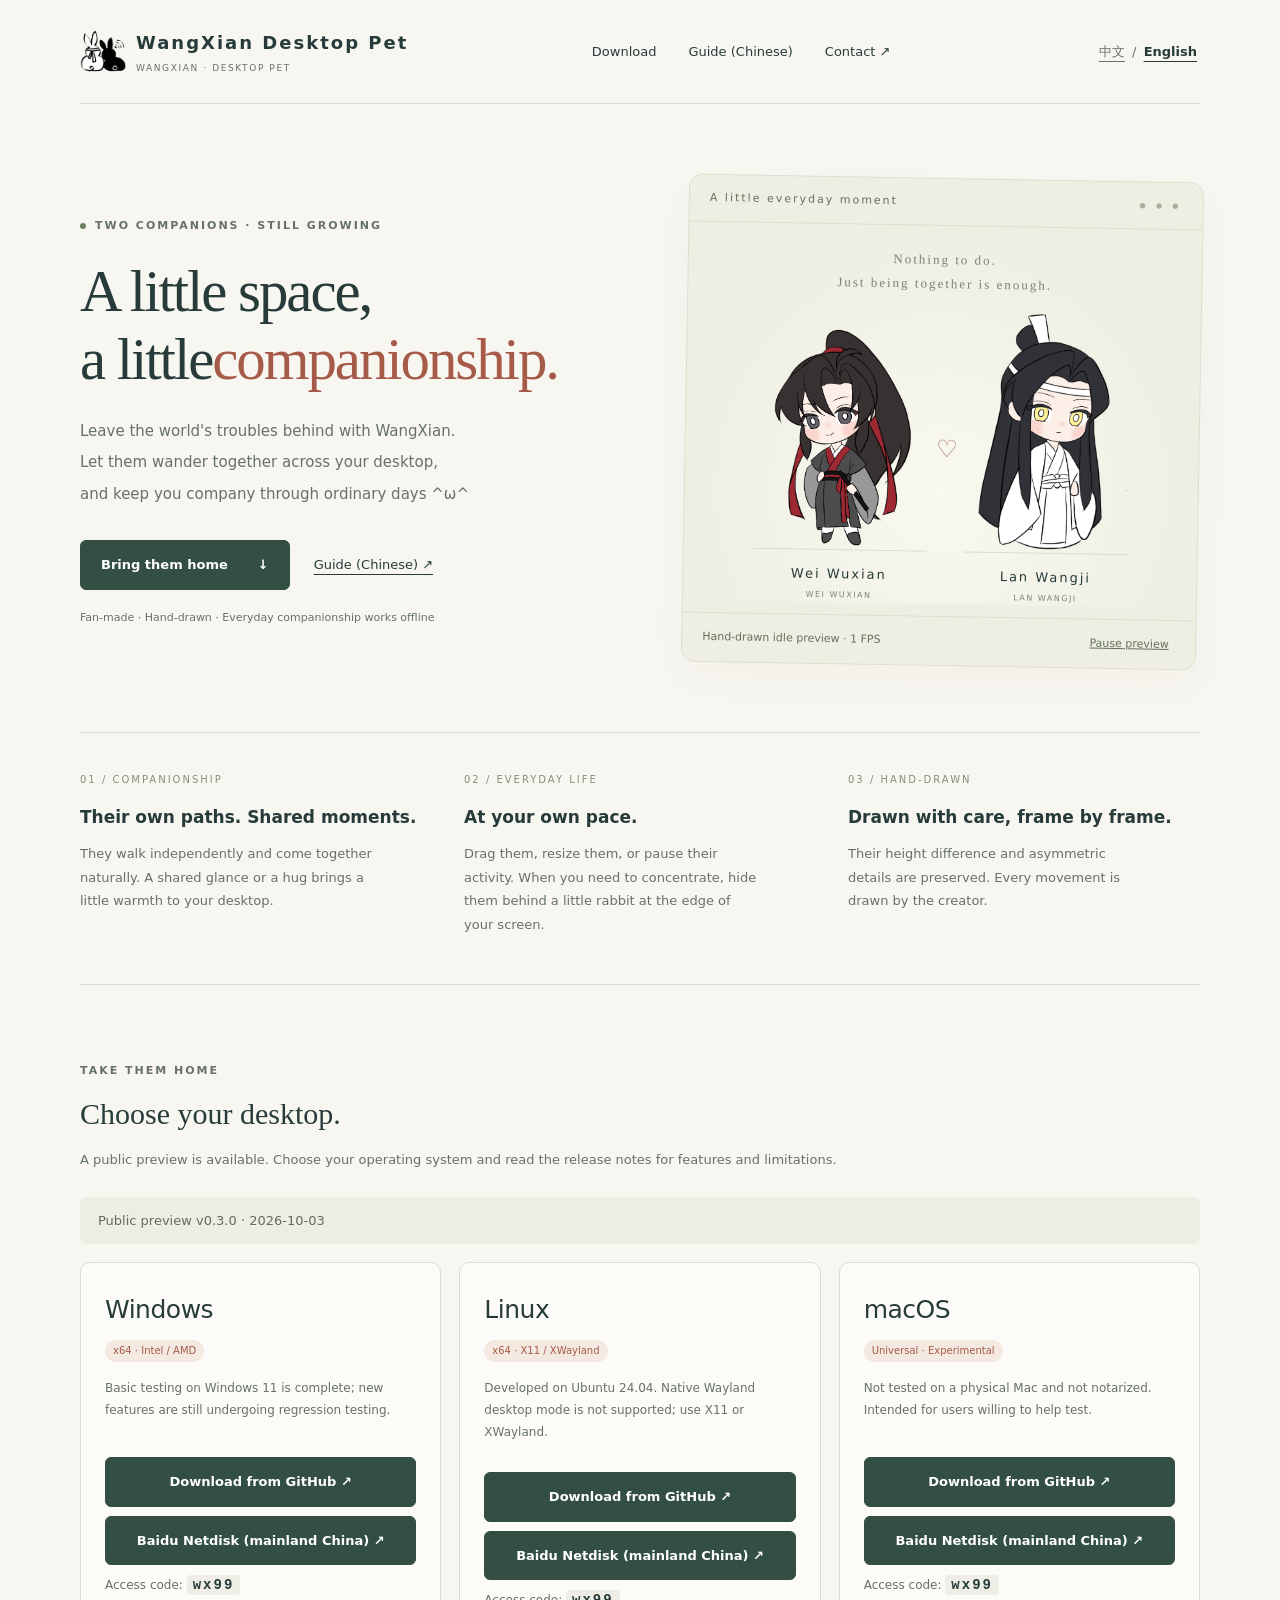
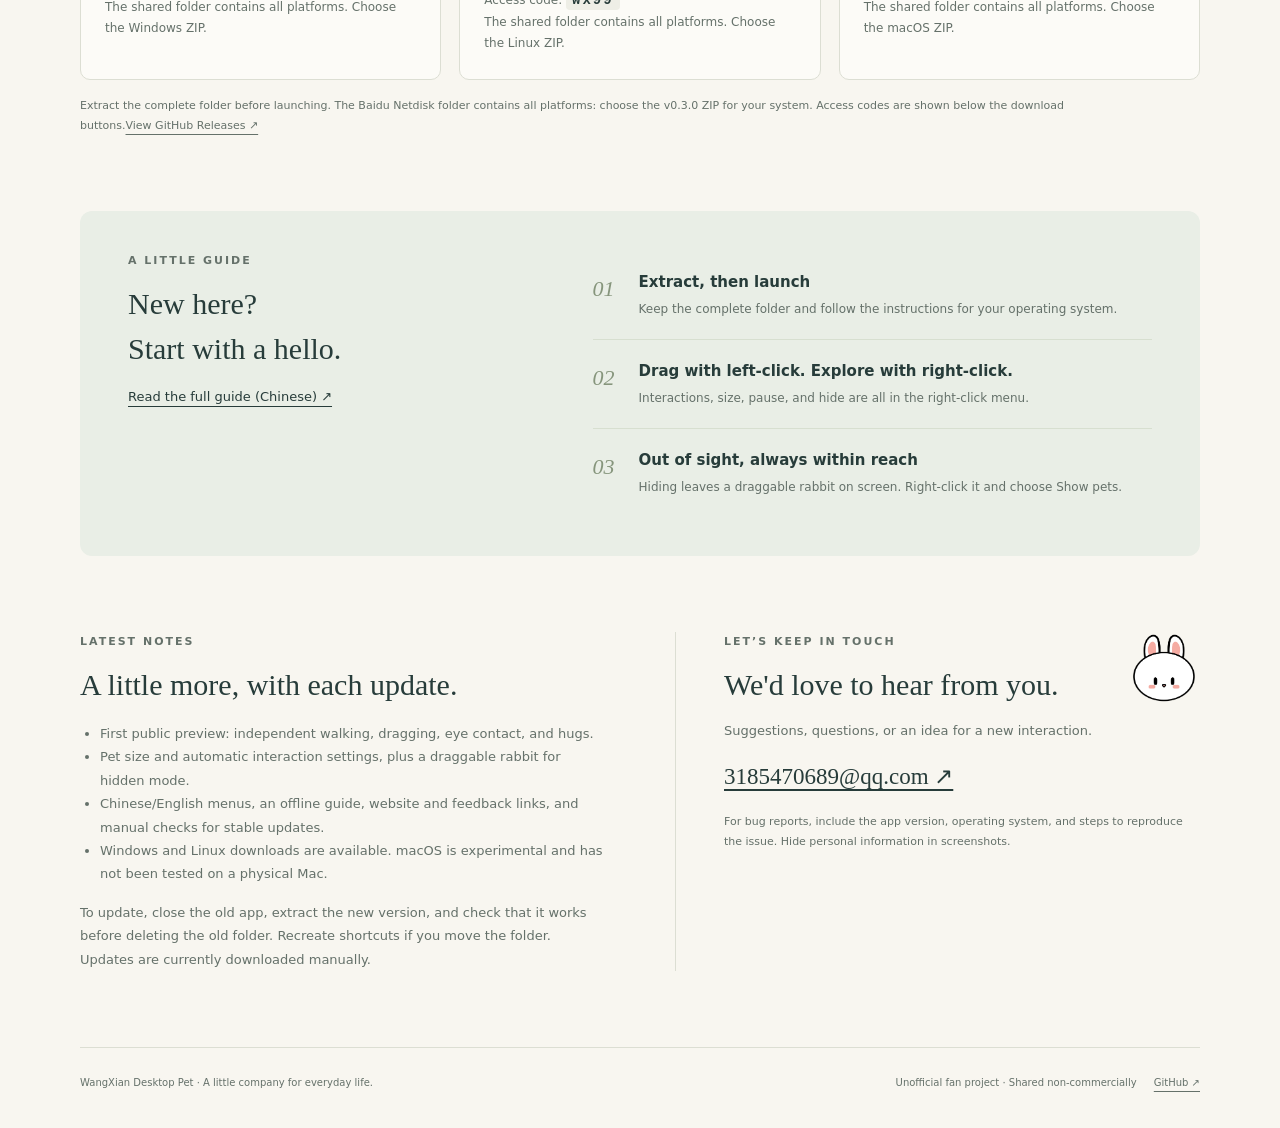
==== commit 224c9ecf: "Add english version of the index page" ====
--- a/website/index.html
+++ b/website/index.html
@@ -8,6 +8,7 @@
         <title>忘羡桌宠 · 将日常，分予他们一隅</title>
         <link rel="icon" href="images/icon.png">
         <link rel="stylesheet" href="style.css">
+        <script src="language.js"></script>
     </head>
 <body>
     <a class="skip" href="#main">跳到正文</a>
@@ -19,6 +20,7 @@
             <a href="guide.html">使用指南</a>
             <a href="#contact">联系作者 <span aria-hidden="true">↗</span></a>
         </nav>
+        <div class="language-switch" aria-label="Language"><a href="index.html?lang=zh" lang="zh-CN" data-language="zh">中文</a><span aria-hidden="true"> / </span><a href="en.html?lang=en" lang="en" data-language="en">English</a></div>
     </header>
 <main id="main">
     <section class="hero">
--- a/website/style.css
+++ b/website/style.css
@@ -2,3 +2,9 @@
 :root{--paper:#f8f6f0;--ink:#273c3a;--muted:#65716a;--line:#dcded3;--green:#334e43;--red:#a65b49}*{box-sizing:border-box}html{scroll-behavior:smooth;scroll-padding-top:24px}body{margin:0;background:var(--paper);color:var(--ink);font:15px/1.8 system-ui,-apple-system,"Microsoft YaHei",sans-serif}a{color:inherit;text-underline-offset:5px}button{font:inherit}a,button{-webkit-tap-highlight-color:transparent}a:focus-visible,button:focus-visible,summary:focus-visible{outline:3px solid var(--red);outline-offset:5px}.skip{position:absolute;top:-100px;padding:10px;background:white;z-index:10}.skip:focus{top:5px}.top,main,footer{max-width:1120px;margin:auto}.top{height:104px;display:flex;align-items:center;justify-content:space-between;border-bottom:1px solid var(--line)}.brand{display:flex;gap:10px;align-items:center;text-decoration:none;font-weight:700;font-size:18px;letter-spacing:2px}.brand small{display:block;font-size:9px;letter-spacing:1.6px;font-weight:500;color:var(--muted)}.brand img{object-fit:contain;width:46px;height:46px}nav{display:flex;gap:32px;font-size:13px}nav a{text-decoration:none}.hero{display:grid;grid-template-columns:1.06fr 1fr;gap:60px;align-items:center;padding:74px 0 66px}.eyebrow{font-size:11px;letter-spacing:2px;font-weight:650;color:var(--muted);display:flex;gap:9px;align-items:center}.dot{width:6px;height:6px;background:#6d8160;border-radius:50%}h1,h2,h3,p{margin:0}h1{font-family:"Noto Serif CJK SC","Songti SC",SimSun,serif;font-weight:500;font-size:clamp(36px,4.6vw,60px);line-height:1.35;letter-spacing:2px;margin:22px 0}.accent{color:var(--red)}.lead{color:var(--muted);line-height:2.1;font-size:15px}.actions{display:flex;align-items:center;gap:24px;margin:30px 0 18px}.button{display:flex;justify-content:center;align-items:center;gap:30px;padding:12px 20px;border-radius:6px;border:1px solid var(--line);text-decoration:none;font-size:13px;font-weight:600}.primary{background:var(--green);color:#fff;border-color:var(--green)}.primary:hover{background:#446353}.textlink{font-size:13px}.fine{font-size:11px;color:var(--muted)}.scene{background:#eeeee3;border:1px solid #dedfce;border-radius:14px;overflow:hidden;box-shadow:0 16px 40px #34452b08;transform:rotate(1deg)}.scene-top,.scene-bottom{display:flex;align-items:center;justify-content:space-between;padding:13px 20px;font-size:11px;color:#64725e}.scene-top{border-bottom:1px solid #dedfce;letter-spacing:2px}.scene-dots{font-size:7px;letter-spacing:4px;color:#a6af98}.scene-content{padding:22px 20px 0;background:radial-gradient(ellipse at 50% 70%,#f9f9f0 0%,transparent 70%)}.scene-note{text-align:center;font-family:SimSun,serif;color:#798370;font-size:13px;line-height:1.9;letter-spacing:2px}.pets{display:flex;justify-content:center;align-items:center;gap:8px;margin:14px auto 12px}.pets figure{margin:0;min-width:0}.frames{position:relative;height:240px}.frames img{display:block;height:100%;width:auto;max-width:none}.frames .second{position:absolute;inset:0;opacity:0;animation:second 2s steps(1,end) infinite}.frames .first{animation:first 2s steps(1,end) infinite}.pets figcaption{text-align:center;font-size:13px;letter-spacing:2px;border-top:1px solid #d9decd;padding-top:12px}.pets figcaption span{display:block;font-size:8px;letter-spacing:1.5px;color:#7c8575;margin-top:2px}.pet-heart{align-self:center;color:#ad7968;font-size:24px;padding-bottom:15px}.scene-bottom{border-top:1px solid #dedfce}.scene-bottom button{background:transparent;border:0;color:inherit;text-decoration:underline;cursor:pointer;font-size:11px}@keyframes first{0%,100%{opacity:1}50%{opacity:0}}@keyframes second{0%,100%{opacity:0}50%{opacity:1}}.paused .frames img{animation-play-state:paused}.moments{display:grid;grid-template-columns:repeat(3,1fr);gap:32px;padding:32px 0 48px;border-top:1px solid var(--line);border-bottom:1px solid var(--line)}.number{font-size:10px;letter-spacing:2px;color:#869079}.moments h2{font-size:17px;font-weight:550;margin:10px 0}.moments p{font-size:13px;color:var(--muted);max-width:295px}.downloads{padding:76px 0}.section-heading h2,.guide-block h2,.bottom-grid h2{font-size:30px;font-family:"Noto Serif CJK SC",SimSun,serif;font-weight:500;line-height:1.5;margin:10px 0 12px}.section-heading p{font-size:13px;color:var(--muted)}.release-note{display:flex;gap:14px;align-items:center;background:#eeede4;padding:12px 18px;border-radius:6px;margin:26px 0 18px;font-size:13px;color:#636d5c}.platforms{display:grid;grid-template-columns:repeat(3,1fr);gap:18px}.platform{border:1px solid var(--line);border-radius:10px;padding:24px;background:#fcfbf7;display:flex;flex-direction:column}.platform .os{font-size:25px;font-weight:500;letter-spacing:-.5px}.platform .tag{font-size:10px;color:var(--red);background:#f4e9e1;align-self:flex-start;padding:2px 8px;border-radius:20px;margin:8px 0}.platform p{color:var(--muted);font-size:12px;min-height:50px;margin:8px 0 20px}.platform .button{margin-top:9px}.unavailable{color:#737b70;background:#eeeee6;cursor:default}.download-note{font-size:11px;color:var(--muted);margin-top:16px}.download-note a{white-space:nowrap}.guide-block{display:grid;grid-template-columns:1fr 1.4fr;gap:65px;padding:40px 48px;background:#e9eee6;border-radius:12px}.guide-block ol{padding:0;margin:0;list-style:none}.guide-block li{display:flex;gap:24px;padding:18px 0;border-bottom:1px solid #d7dfd0}.guide-block li:last-child{border:0}.guide-block li>span{font-family:Georgia,serif;font-style:italic;color:#86957c;font-size:22px}.guide-block h3{font-size:15px;font-weight:550}.guide-block p{font-size:12px;color:var(--muted);margin-top:3px}.bottom-grid{display:grid;grid-template-columns:1fr 1fr;gap:70px;padding:76px 0}.bottom-grid p,.bottom-grid li{font-size:13px;color:var(--muted)}.updates ul{padding-left:20px}.contact{border-left:1px solid var(--line);padding-left:48px;position:relative}.contact img{float:right;object-fit:contain}.email{display:inline-block;margin:14px 0;font-family:Georgia,serif;font-size:23px}.contact .fine{font-size:11px}footer{padding:26px 0 36px;display:flex;justify-content:space-between;border-top:1px solid var(--line);font-size:10px;color:var(--muted)}footer a{margin-left:14px}@media(min-width:1500px){.hero{padding-top:90px;padding-bottom:86px}}@media(max-width:1190px){.top,main,footer{margin-left:32px;margin-right:32px}.hero{gap:30px}.frames{height:210px}.actions{gap:14px}}@media(max-width:760px){.top,main,footer{margin-left:20px;margin-right:20px}.top{height:86px}.brand{font-size:16px}.brand small{font-size:7px}nav{gap:16px;font-size:12px}nav a:last-child{display:none}.hero{grid-template-columns:1fr;gap:36px;padding:40px 0}h1{font-size:45px}.scene{transform:none;max-width:480px;width:100%;margin:auto}.frames{height:clamp(138px,45vw,210px)}.pets{gap:6px}.pet-heart{font-size:18px}.moments{grid-template-columns:1fr;gap:23px;padding:28px 0}.moments p{max-width:none}.moments h2{margin:5px 0}.downloads{padding:45px 0}.platforms{grid-template-columns:1fr}.platform{padding:22px}.platform p{min-height:0;margin:5px 0 12px}.guide-block{grid-template-columns:1fr;gap:18px;padding:26px}.guide-block h2 br{display:none}.bottom-grid{grid-template-columns:1fr;gap:32px;padding:44px 0}.contact{border-left:0;border-top:1px solid var(--line);padding:30px 0 0}footer{display:block}footer span{display:block;margin:6px 0}}@media(max-width:370px){.actions{flex-wrap:wrap}h1{font-size:39px}}@media(prefers-reduced-motion:reduce){html{scroll-behavior:auto}.frames img{animation:none!important}.frames .second{opacity:0}.frames .first{opacity:1}}
 
 .mirror-details{font-size:12px;color:var(--muted);line-height:1.8;margin-top:10px}.mirror-details strong{font:600 14px ui-monospace,monospace;letter-spacing:2px;color:var(--ink);background:#eeeee6;padding:2px 6px;border-radius:4px}
+
+.language-switch{font-size:13px;white-space:nowrap;margin-left:22px;color:var(--muted)}
+.language-switch a{padding:7px 3px;display:inline-block}.language-switch a[aria-current="page"]{color:var(--ink);font-weight:700;text-decoration:underline;text-underline-offset:5px}
+html[lang="en"] h1{font-size:clamp(36px,4.6vw,62px);line-height:1.15;letter-spacing:-.035em}
+html[lang="en"] .platform .button{white-space:normal;text-align:center}
+@media(max-width:760px){.top{height:auto;min-height:100px;flex-wrap:wrap;padding-top:16px;padding-bottom:12px;gap:10px}.top nav{margin-left:auto}.language-switch{flex-basis:100%;margin:0;text-align:right}html[lang="en"] .brand{font-size:14px}html[lang="en"] .section-heading h2{font-size:30px}}
